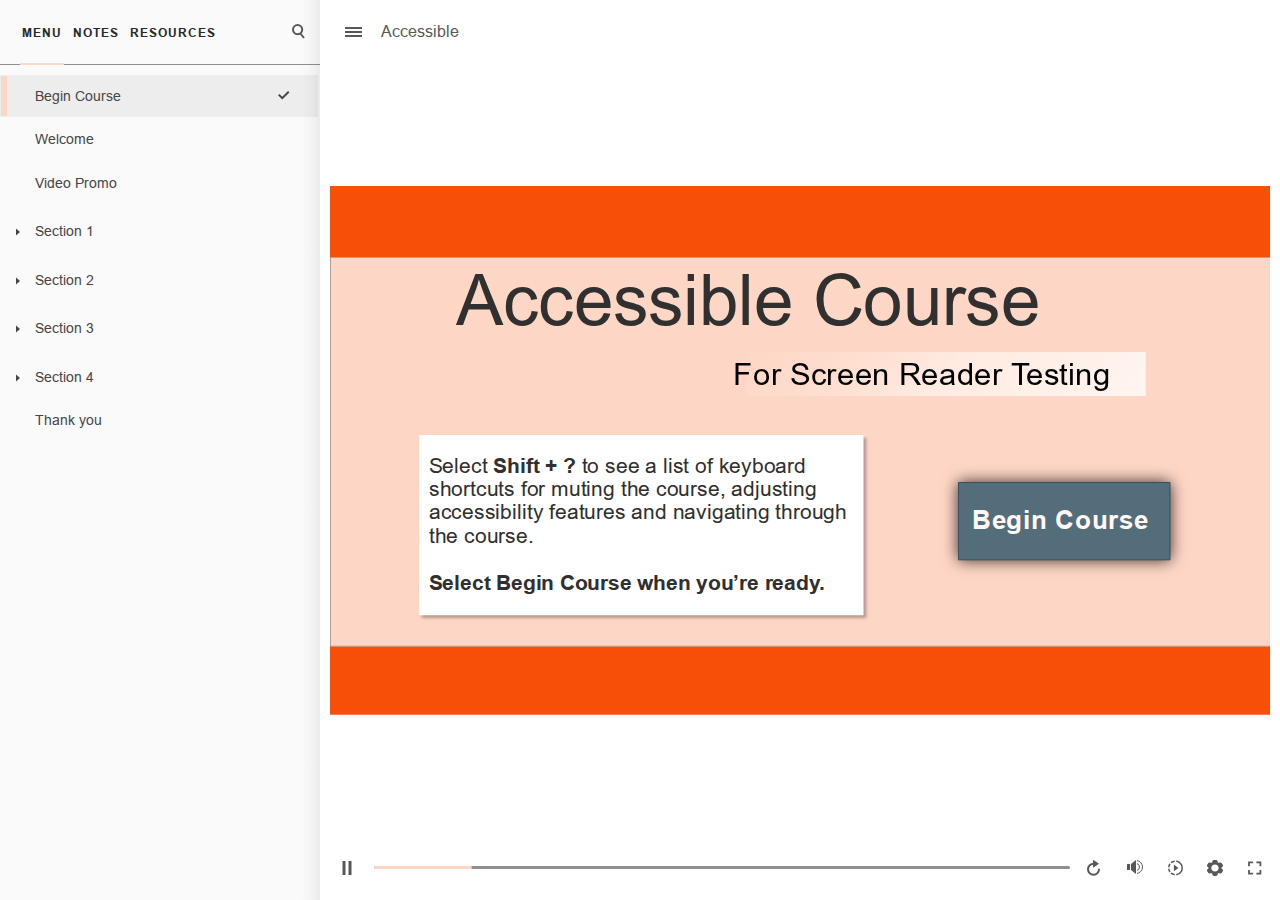
==== index.html @ 43126fb4 "Story file name" ====
﻿<!doctype html>
<html lang="en-US">
<head>
  <meta charset="utf-8">
  <!-- Created using Storyline 360 - http://www.articulate.com  -->
  <!-- version: 3.78.30747.0 -->
  <title>Accessible</title>
  <meta http-equiv="x-ua-compatible" content="IE=edge"/>
  <meta name="viewport" content="width=device-width,initial-scale=1,user-scalable=no,shrink-to-fit=no,minimal-ui"/>
  <meta name="apple-mobile-web-app-capable" content="yes"/>
  <style>
    html, body { height: 100%; padding: 0; margin: 0 }
    #app { height: 100%; width: 100%; }
  </style>

  <script>
    window.DS = {};
    window.globals = {
      DATA_PATH_BASE: '',
      HAS_FRAME: true,
      HAS_SLIDE: true,

      lmsPresent: false,
      tinCanPresent: false,
      cmi5Present: false,
      aoSupport: false,
      scale: 'noscale',
      captureRc: false,
      browserSize: 'optimal',
      bgColor: '#FFFFFF',
      features: 'AccessibleVideo,BgAudioBlip,ConnectionMessages,DropIn1,DropIn2,DropIn3,FullScreenToggle,LayerPresentAsDialog,MultipleQuizTracking,PlayerSpeedControl,StreamingVideo,UpdatedThemeEditor,UseAudioElement,VideoSync',
      themeName: 'unified',
      preloaderColor: '#8C8C8C',
      suppressAnalytics: false,
      productChannel: 'stable',
      publishSource: 'storyline',
      aid: 'aid|b55fc8db-2dd9-498f-82e8-4c5cbcfad9d6',
      cid: '559e69b3-73d1-4764-8e6a-7677abe93d18',
      playerVersion: '3.78.30747.0',
      publishTimestamp: '2023-08-22T19:40:17.7163461Z',
      maxIosVideoElements: 10,
      connectionSettings: { message: 'You%20are%20offline.%20Trying%20to%20reconnect...', useDarkTheme: true, mode: 'disabled' },

      
      parseParams: function(qs) {
        if (window.globals.parsedParams != null) {
          return window.globals.parsedParams;
        }
        qs = (qs || window.location.search.substr(1)).split('+').join(' ');
        var params = {},
            tokens,
            re = /[?&]?([^=]+)=([^&]*)/g;

        while (tokens = re.exec(qs)) {
          params[decodeURIComponent(tokens[1]).trim()] =
            decodeURIComponent(tokens[2]).trim();
        }
        window.globals.parsedParams = params;
        return params;
      }

    };
  </script>
  <script>
    var isIe11 = ('ActiveXObject' in window || window.MSBlobBuilder != null)
      && window.msCrypto != null && !window.ActiveXObject;
    if (isIe11) {
      window.globals.unsupportedBrowser = true;
      document.write(atob('[base64]'));
    }
  </script>
  
  <script>window.THREE = { };</script>
  
</head>
<body style="background: #FFFFFF" class="cs-HTML theme-unified">
  <!-- 360 -->
  <script>!function(){var e,i=/iPhone/i,o=/iPod/i,n=/iPad/i,t=/\biOS-universal(?:.+)Mac\b/i,r=/\bAndroid(?:.+)Mobile\b/i,a=/Android/i,d=/(?:SD4930UR|\bSilk(?:.+)Mobile\b)/i,p=/Silk/i,l=/Windows Phone/i,u=/\bWindows(?:.+)ARM\b/i,b=/BlackBerry/i,s=/BB10/i,c=/Opera Mini/i,f=/\b(CriOS|Chrome)(?:.+)Mobile/i,h=/Mobile(?:.+)Firefox\b/i,v=function(e){return void 0!==e&&"MacIntel"===e.platform&&"number"==typeof e.maxTouchPoints&&e.maxTouchPoints>1&&"undefined"==typeof MSStream};e=function(e){var m={userAgent:"",platform:"",maxTouchPoints:0};e||"undefined"==typeof navigator?"string"==typeof e?m.userAgent=e:e&&e.userAgent&&(m={userAgent:e.userAgent,platform:e.platform,maxTouchPoints:e.maxTouchPoints||0}):m={userAgent:navigator.userAgent,platform:navigator.platform,maxTouchPoints:navigator.maxTouchPoints||0};var g=m.userAgent,y=g.split("[FBAN");void 0!==y[1]&&(g=y[0]),void 0!==(y=g.split("Twitter"))[1]&&(g=y[0]);var A=function(e){return function(i){return i.test(e)}}(g),w={apple:{phone:A(i)&&!A(l),ipod:A(o),tablet:!A(i)&&(A(n)||v(m))&&!A(l),universal:A(t),device:(A(i)||A(o)||A(n)||A(t)||v(m))&&!A(l)},amazon:{phone:A(d),tablet:!A(d)&&A(p),device:A(d)||A(p)},android:{phone:!A(l)&&A(d)||!A(l)&&A(r),tablet:!A(l)&&!A(d)&&!A(r)&&(A(p)||A(a)),device:!A(l)&&(A(d)||A(p)||A(r)||A(a))||A(/\bokhttp\b/i)},windows:{phone:A(l),tablet:A(u),device:A(l)||A(u)},other:{blackberry:A(b),blackberry10:A(s),opera:A(c),firefox:A(h),chrome:A(f),device:A(b)||A(s)||A(c)||A(h)||A(f)},any:!1,phone:!1,tablet:!1};return w.any=w.apple.device||w.android.device||w.windows.device||w.other.device,w.phone=w.apple.phone||w.android.phone||w.windows.phone,w.tablet=w.apple.tablet||w.android.tablet||w.windows.tablet,w}(),"object"==typeof exports&&"undefined"!=typeof module?module.exports=e:"function"==typeof define&&define.amd?define((function(){return e})):this.isMobile=e}();
    window.isMobile.apple.tablet = window.isMobile.apple.tablet ||
      (navigator.platform === 'MacIntel' && navigator.maxTouchPoints > 1);
    window.isMobile.apple.device = window.isMobile.apple.device || window.isMobile.apple.tablet;
    window.isMobile.tablet = window.isMobile.tablet || window.isMobile.apple.tablet;
    window.isMobile.any = window.isMobile.any || window.isMobile.apple.tablet;
  </script>

  <div id="focus-sink" tabindex="-1"></div>

  <div id="preso"></div>
  <script>
    (function() {

      var classTypes = [ 'desktop', 'mobile', 'phone', 'tablet' ];

      var addDeviceClasses = function(prefix, testObj) {
        var curr, i;
        for (i = 0; i < classTypes.length; i++) {
          curr = classTypes[i];
          if (testObj[curr]) {
            document.body.classList.add(prefix + curr);
          }
        }
      };

      var params = window.globals.parseParams(),
          isDevicePreview = params.devicepreview === '1',
          isPhoneOverride = params.deviceType === 'phone' || (isDevicePreview && params.phone == '1'),
          isTabletOverride = (params.deviceType === 'tablet' || isDevicePreview) && !isPhoneOverride,
          isMobileOverride = isPhoneOverride || isTabletOverride;

      var deviceView = {
        desktop: !window.isMobile.any && !isMobileOverride,
        mobile: window.isMobile.any || isMobileOverride,
        phone: isPhoneOverride || (window.isMobile.phone && !isTabletOverride),
        tablet: isTabletOverride || window.isMobile.tablet
      };

      window.globals.deviceView = deviceView;
      window.isMobile.desktop = !window.isMobile.any;
      window.isMobile.mobile = window.isMobile.any;

      addDeviceClasses('view-', deviceView);

    })();
  </script>
  
  <script src='story_content/user.js' type=text/javascript></script>
  <div class="slide-loader"></div>

  <script>
    var doc = document, loader = doc.body.querySelector('.slide-loader'); [ 1, 2, 3 ].forEach(function(n) { var d = doc.createElement('div'); d.style.backgroundColor = window.globals.preloaderColor; d.classList.add('mobile-loader-dot'); d.classList.add('dot' + n); loader.appendChild(d); });
  </script>

  <div class="mobile-load-title-overlay" style="display: none">
    <div class="mobile-load-title">Accessible</div>
  </div>

  <div class="mobile-chrome-warning"></div>

  
<style>
  .warn-connection-dialog {
    display: none;
    background: transparent;
    pointer-events: none;
    position: fixed;
    left: 0;
    top: 0;
    width: 100%;
    height: 100%;
    z-index: 999;
  }

  .warn-connection-content {
    border-radius: 4px;
    background: white;
    border: 1px solid #E7E7E7;
    color: #333333;
    box-shadow: 0 2px 4px rgba(0, 0, 0, 0.25);
    transition: all 150ms ease-out;
    position: absolute;
    white-space: nowrap;
  }

  .view-phone.is-landscape .warn-connection-content {
    left: 23px;
    bottom: 23px;
  }

  .view-tablet.is-landscape .warn-connection-content {
    left: 50%;
    top: 20px;
    transform: translateX(-50%);
  }

  .is-portrait .warn-connection-content {
    transform: translate(-50%, calc(-100% - 15px));
  }

  .warn-connection-content p {
    display: inline-block;
    margin: 0 8px 0 0;
    line-height: 33px;
    font-size: 11px;
  }

  .warn-connection-content svg {
    position: relative;
    vertical-align: middle;
    margin: 0 2px 2px 8px;
  }

  .view-desktop .warn-connection-content {
    left: 1.5em;
    bottom: 1.5em;
  }

  .view-desktop .warn-connection-content p {
    font-size: 1.1em;
  }

  .is-offline .warn-connection-dialog {
    display: block;
  }

  .is-offline .cs-panel * {
    pointer-events: none !important;
  }

  .is-offline .cs-panel {
    pointer-events: all !important;
  }

  .is-offline #nav-controls * {
    pointer-events: none !important;
  }

  .is-offline #nav-controls {
    pointer-events: all !important;
  }
</style>

<div class="warn-connection-dialog">
  <div class="warn-connection-content">
    <svg width="17" height="15" viewBox="0 0 17 15" xmlns="http://www.w3.org/2000/svg">
      <path fill="#8F0000" stroke="white" d="M16.07,12.98 L15.88,12.23 L9.51,1.21 C8.97,0.26,7.6,0.26,7.06,1.21 L0.69,12.23 C0.15,13.16,0.81,14.36,1.91,14.36 H14.65 C15.47,14.36,16.05,13.7,16.07,12.98 Z"/>
      <path fill="white" stroke="white" d="M8.58,5.5 C8.35,5.28,8.5,5.35,8.21,5.32 C8.09,5.35,7.97,5.49,7.96,5.67 C7.97,5.79,7.98,5.92,7.98,6.04 L7.98,6.04 C7.99,6.17,8,6.31,8.01,6.43 L8.01,6.44 C8.03,6.92,8.06,7.41,8.09,7.9 L8.09,7.9 C8.12,8.39,8.14,8.88,8.17,9.37 C8.17,9.39,8.18,9.42,8.2,9.44 C8.23,9.46,8.25,9.47,8.28,9.47 C8.31,9.47,8.34,9.46,8.35,9.44 C8.37,9.43,8.38,9.4,8.39,9.35 L8.39,9.34 C8.39,9.24,8.4,9.15,8.4,9.05 L8.4,9.05 C8.41,8.96,8.41,8.86,8.42,8.75 C8.43,8.44,8.45,8.12,8.47,7.81 L8.47,7.81 C8.49,7.49,8.51,7.18,8.53,6.87 C8.55,6.46,8.56,6.05,8.59,5.64 L8.6,5.62 C8.6,5.57,8.59,5.53,8.58,5.5 L8.21,5.32 Z"/>
      <circle fill="white" stroke="white" cx="8.3" cy="11.35" r="0.3"/>
    </svg>
    <p>You are offline. Trying to reconnect...</p>
  </div>
</div>

<script>
  (function() {
    window.DS.connection = {
      warningShown: false,
      assets: {},
      loadingAssetGroup: false,
      retryDelay: 500
    };

    var connectionSettings = window.globals.connectionSettings || {};

    // The `window.globals.features` variable must be set in `webpack.dev.config` when testing locally - it is not enough
    // to have it in the data - but it must be set there as well.
    var useConnectionMessages = window.AbortController != null &&
      window.location.protocol != 'file:' &&
      window.globals.features.indexOf('ConnectionMessages') != -1 &&
      connectionSettings.mode === 'normal';

    window.DS.connection.useConnectionMessages = useConnectionMessages

    var assetCount = 0;
    var checkLoadedId;


    if (useConnectionMessages && connectionSettings != null) {
      var contentEl = document.querySelector('.warn-connection-content');
      var messageEl = contentEl.querySelector('p')

      if (connectionSettings.useDarkTheme) {
        contentEl.style.borderColor = '#BABBBA';
        contentEl.style.backgroundColor = '#282828';
        contentEl.style.color = '#FFFFFF';
      }

      if (connectionSettings.message != null) {
        messageEl.textContent = window.decodeURIComponent(connectionSettings.message);
      }
    }

    function checkAssetsReady() {
      for (var i in DS.connection.assets) {
        if (!DS.connection.assets[i].success) {
          return false;
        }
      }
      return true;
    }

    function stopAssetGroup() {
      if (!useConnectionMessages) { return; }

      assetCount = 0;

      DS.connection.oldAssetGroup = DS.connection.assets;
      DS.connection.assets = {};
      DS.connection.loadingAssetGroup = false;
      clearInterval(checkLoadedId);
    }

    function startAssetGroup() {
      if (!useConnectionMessages) { return; }
      var ticks = 0;
      clearInterval(checkLoadedId);
      checkLoadedId = setInterval(function() {
        var loaded = 0;
        if (assetCount === 0 && loaded === 0) {
          clearInterval(checkLoadedId);
          return;
        }

        for (var i in DS.connection.assets) {
          if (DS.connection.assets[i].success) {
            loaded++;
          }
        }

        if (assetCount === loaded && checkAssetsReady()) {
          for (var i in DS.connection.assets) {
            if (DS.connection.assets[i].action) {
              DS.connection.assets[i].action();
            }
          }
          hideWarning();
          stopAssetGroup();
        }
      }, 100)
    }

    function requiredAsset(url, action, retry, type) {
      if (!useConnectionMessages) { return; }
      if (DS.connection.assets[url]) { return; }

      DS.connection.assets[url] = {
        success: false, action: action, retry: retry, type: type
      };
      assetCount = Object.keys(DS.connection.assets).length;
      if (!DS.connection.loadingAssetGroup) {
        startAssetGroup();
      }
      DS.connection.loadingAssetGroup = true;
    }

    function assetLoaded(url) {
      if (!useConnectionMessages) { return; }
      if (DS.connection.assets[url]) {
        DS.connection.assets[url].success = true;
      }
    }

    function assetFailed(url) {
      if (!useConnectionMessages) { return; }
      if (!DS.connection.assets[url]) {
        if (/\.js$/.test(url) && url.indexOf('transcripts') === -1) {
          setTimeout(function() {
            if (DS.connection.lastSlideLoaded != null) {
              DS.connection.lastSlideLoaded();
            }
          }, DS.connection.retryDelay);
        }
        return;
      }
      if (!DS.connection.warningShown) { showWarning(); }
      if (DS.connection.assets[url].retry) {
        setTimeout(function() {
          if (!DS.connection.assets[url].success) {
            DS.connection.assets[url].retry()
          }
        }, DS.connection.retryDelay);
      }
    }

    function hideWarning() {
      document.body.classList.remove('is-offline');
      DS.connection.warningShown = false;
    }
    DS.connection.hideWarning = hideWarning

    function showWarning(btn) {
      document.body.classList.add('is-offline')
      DS.connection.warningShown = true;
      updateWarningPosition();
    }

    function updateWarningPosition() {
      if (!DS.connection.warningShown) {
        return;
      }

      var isPortrait = document.body.classList.contains('is-portrait');
      var warningEl = document.querySelector('.warn-connection-content');

      if (isPortrait) {
        var slide = document.querySelector('.primary-slide');
        var slideRect = slide.getBoundingClientRect();

        warningEl.style.top = `${slideRect.top}px`
        warningEl.style.left = `${slideRect.left + slideRect.width / 2}px`
      } else {
        warningEl.style.top = null;
        warningEl.style.left = null;
      }

      window.requestAnimationFrame(updateWarningPosition);
    }

    // these will all be noops if the feature flag isn't set in
    // the data and `window.globals.features`
    DS.connection.requiredAsset = requiredAsset;
    DS.connection.assetLoaded = assetLoaded;
    DS.connection.assetFailed = assetFailed;
    DS.connection.stopAssetGroup = stopAssetGroup;
    DS.connection.startAssetGroup = startAssetGroup;
  })();
</script>


  <script>
    
    if (window.autoSpider && window.vInterfaceObject) {
      document.querySelector('.mobile-load-title-overlay').style.display = 'none';
    }
  </script>

  

  <link rel="stylesheet" href="html5/data/css/output.min.css" data-noprefix/>
</body>
<script src="html5/lib/scripts/bootstrapper.min.js"></script>
</html>
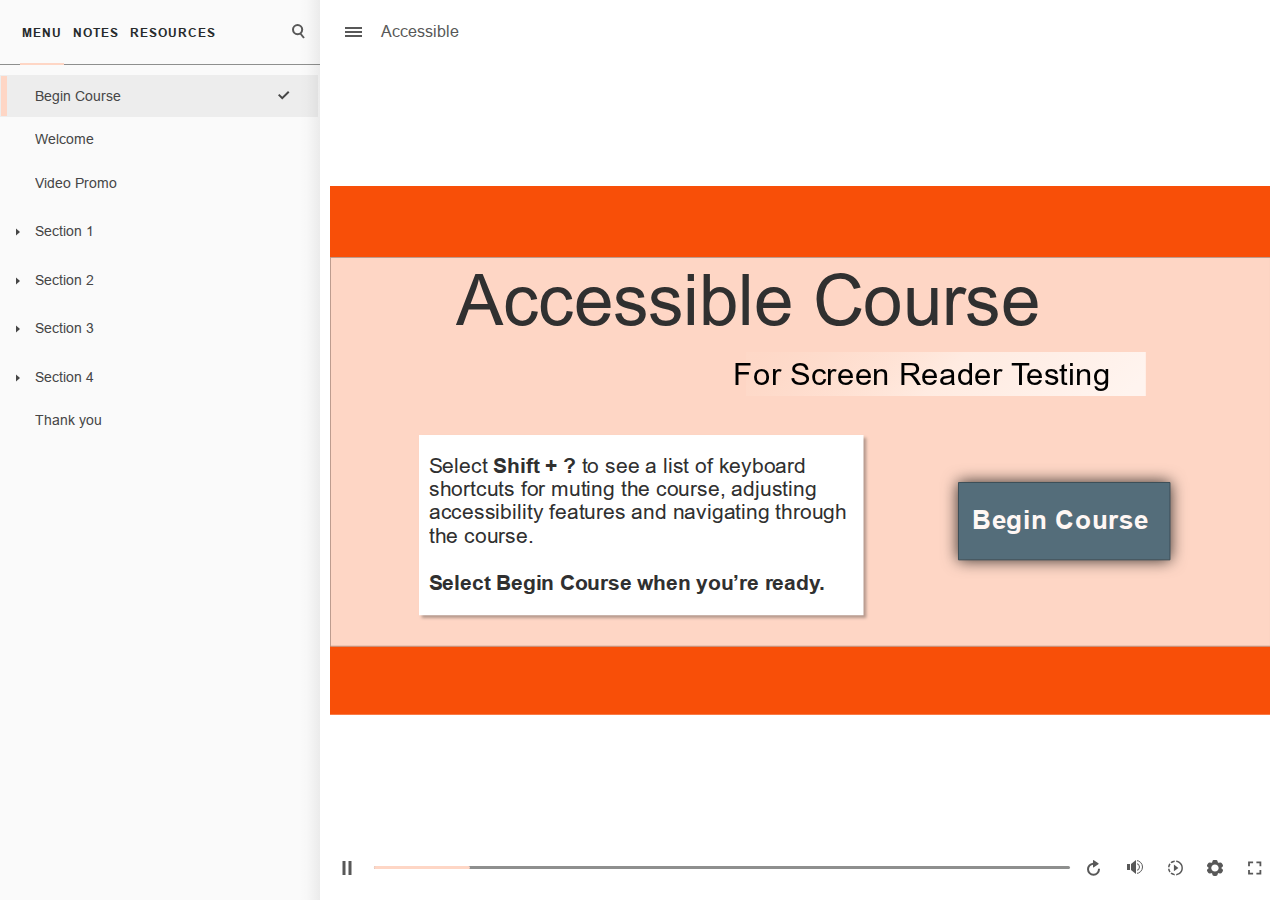
==== commit e9bfc1e2: "Final Update" ====
--- a/index.html
+++ b/index.html
@@ -37,7 +37,7 @@
       aid: 'aid|b55fc8db-2dd9-498f-82e8-4c5cbcfad9d6',
       cid: '559e69b3-73d1-4764-8e6a-7677abe93d18',
       playerVersion: '3.78.30747.0',
-      publishTimestamp: '2023-08-22T19:40:17.7163461Z',
+      publishTimestamp: '2023-08-23T18:22:02.9310057Z',
       maxIosVideoElements: 10,
       connectionSettings: { message: 'You%20are%20offline.%20Trying%20to%20reconnect...', useDarkTheme: true, mode: 'disabled' },
 
--- a/html5/data/css/output.min.css
+++ b/html5/data/css/output.min.css
@@ -1,11 +1,11 @@
 @font-face {
-  font-family: 'ArialBold Charset1_Bold3B6DA7E6';
-  src: url('[data-uri]');
+  font-family: 'ArialBold Charset1_BoldB0C5B8E0';
+  src: url('[data-uri]');
   font-style: normal;
   font-weight: normal;
 }
 @font-face {
-  font-family: 'Arial Charset1_ 68n2frR5E2FBEEB';
+  font-family: 'Arial Charset1_ 5hJb33n502320D4';
   src: url('[data-uri]');
   font-style: normal;
   font-weight: normal;
@@ -18,7 +18,7 @@
 }
 @font-face {
   font-family: 'ArialBold Charset0_Bold3D70FAD3';
-  src: url('[data-uri]');
+  src: url('[data-uri]